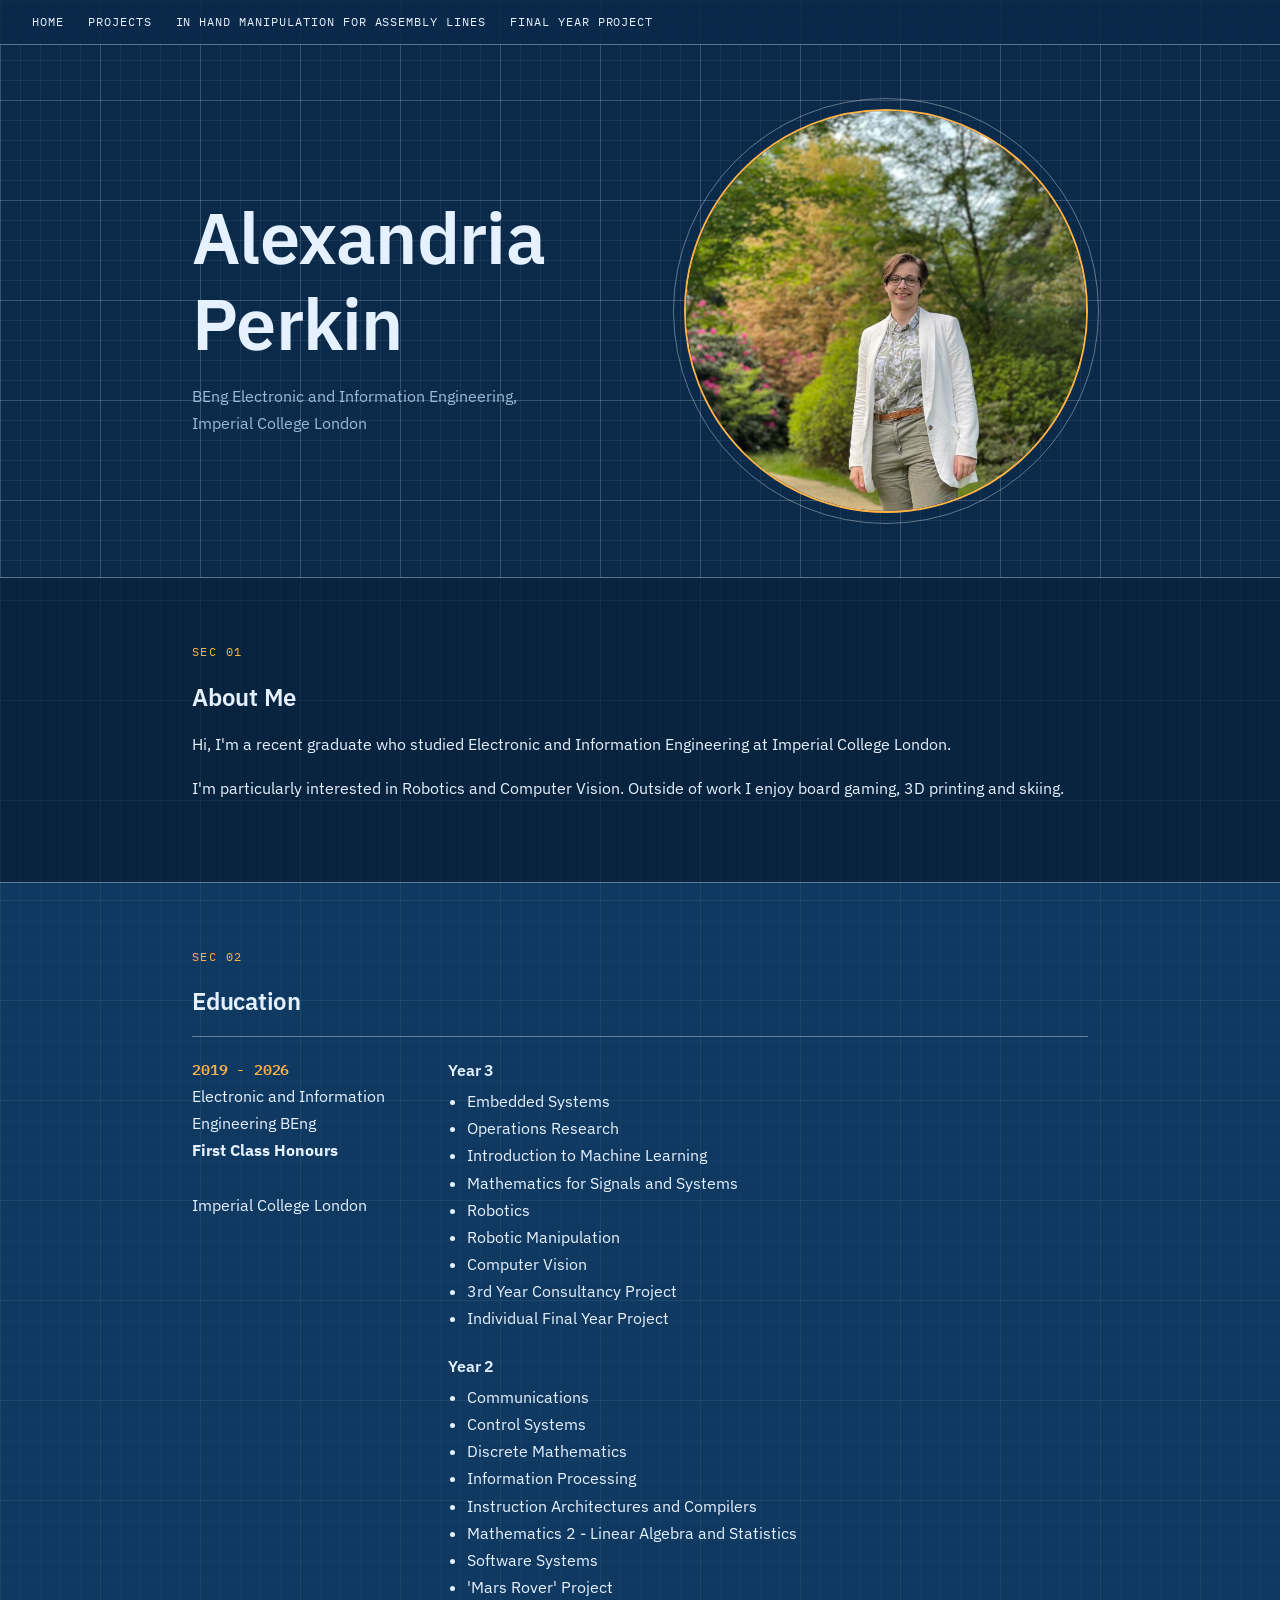
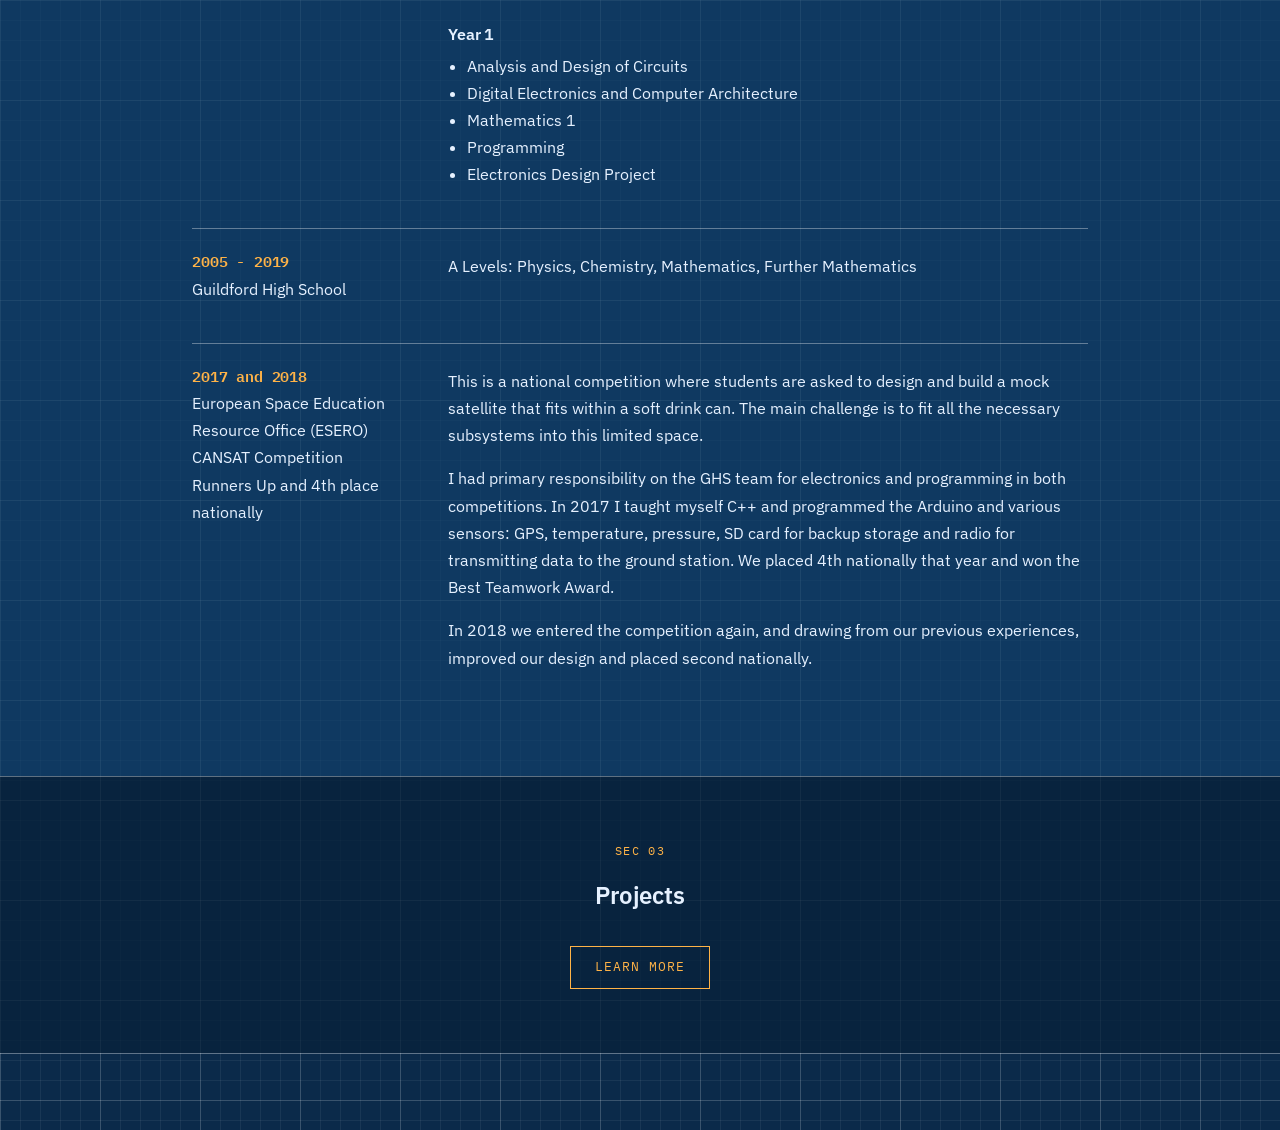
==== index.html @ 94481c14 "migrate" ====
<!DOCTYPE html>
<html lang="en-GB">
<head>
  <meta charset="utf-8">
  <meta name="viewport" content="width=device-width, initial-scale=1">
  <title>Home | Portfolio</title>
  <link href="https://fonts.googleapis.com/css2?family=IBM+Plex+Mono:wght@400;500&family=IBM+Plex+Sans:wght@400;600&display=swap" rel="stylesheet">

  <link rel="stylesheet" href="style.css">
</head>
<body>
  <nav>
    <a href="index.html">Home</a>
    <a href="projects.html">Projects</a>
    <a href="ihm.html">In Hand Manipulation for Assembly Lines</a>
    <a href="fyp.html">Final Year Project</a>
  </nav>

  <main class="full">
    <section class="band">
        <div class="wrap hero"> 
            <div class="hero-text">
                <span class="tag"></span>
                <h1>Alexandria Perkin</h1>
                <p>BEng Electronic and Information Engineering,<br> Imperial College London</p>
            </div>
            <img class="profile" src="images/alex.jpg">
        </div>
    </section>

    <section class="band band-dark">
        <div class="wrap">
            <span class="tag">Sec 01</span>
                <h1>About Me</h1>
                <p>Hi, I'm a recent graduate who studied Electronic and Information Engineering at Imperial College London.</p>
                <p>I'm particularly interested in Robotics and Computer Vision. Outside of work I enjoy board gaming, 3D printing and skiing.</p>
        </div>
    </section>

    <section class="band band-blue">
    <div class="wrap">
        <span class="tag">Sec 02</span>
                <h2>Education</h2>

                    <div class="edu-row">
                    <div>
                        <h3>2019 - 2026</h3>
                        <p>Electronic and Information Engineering BEng<br><strong>First Class Honours</strong> <br><br>Imperial College London</p>
                    </div>
                    <div>
                        <h4>Year 3</h4>
                        <ul>
                        <li>Embedded Systems</li>
                        <li>Operations Research</li>
                        <li>Introduction to Machine Learning</li>
                        <li>Mathematics for Signals and Systems</li>
                        <li>Robotics</li>
                        <li>Robotic Manipulation</li>
                        <li>Computer Vision</li>
                        <li>3rd Year Consultancy Project</li>
                        <li>Individual Final Year Project</li>
                        </ul>

                        <h4>Year 2</h4>
                        <ul>
                        <li>Communications</li>
                        <li>Control Systems</li>
                        <li>Discrete Mathematics</li>
                        <li>Information Processing</li>
                        <li>Instruction Architectures and Compilers</li>
                        <li>Mathematics 2 - Linear Algebra and Statistics</li>
                        <li>Software Systems</li>
                        <li>'Mars Rover' Project</li>
                        </ul>

                        <h4>Year 1</h4>
                        <ul>
                        <li>Analysis and Design of Circuits</li>
                        <li>Digital Electronics and Computer Architecture</li>
                        <li>Mathematics 1</li>
                        <li>Programming</li>
                        <li>Electronics Design Project</li>
                        </ul>
                    </div>
                    </div>

                    <div class="edu-row">
                    <div>
                        <h3>2005 - 2019</h3>
                        <p>Guildford High School</p>
                    </div>
                    <div>
                        <p>A Levels: Physics, Chemistry, Mathematics, Further Mathematics</p>
                    </div>
                    </div>

                    <div class="edu-row">
                    <div>
                        <h3>2017 and 2018</h3>
                        <p>European Space Education Resource Office (ESERO) CANSAT Competition<br>Runners Up and 4th place nationally</p>
                    </div>
                    <div>
                        <p>This is a national competition where students are asked to design and build a mock satellite that fits within a soft drink can. The main challenge is to fit all the necessary subsystems into this limited space.</p>
                        <p>I had primary responsibility on the GHS team for electronics and programming in both competitions. In 2017 I taught myself C++ and programmed the Arduino and various sensors: GPS, temperature, pressure, SD card for backup storage and radio for transmitting data to the ground station. We placed 4th nationally that year and won the Best Teamwork Award.</p>
                        <p>In 2018 we entered the competition again, and drawing from our previous experiences, improved our design and placed second nationally.</p>
                    </div>
                    </div>
        </div>
    </section>

    <section class="band band-dark band-center">
        <div class="wrap">
            <span class="tag">Sec 03</span>
            <h1>Projects</h1>
            <a class="button" href="projects.html">Learn More</a>
        </div>
    </section>


  </main>

  <footer>
    <p></p>
  </footer>
</body>
</html>
---- style.css ----
:root {
  --bg: #0b2a4a;
  --grid-minor: rgba(255, 255, 255, 0.06);
  --grid-major: rgba(255, 255, 255, 0.14);
  --line: rgba(255, 255, 255, 0.35);
  --text: #e6f1ff;
  --muted: #9db8d6;
  --accent: #ffb347;
}

body {
  margin: 0;
  font-family: "IBM Plex Sans", system-ui, sans-serif;
  line-height: 1.7;
  color: var(--text);
  background-color: var(--bg);
  background-image:
    linear-gradient(var(--grid-major) 1px, transparent 1px),
    linear-gradient(90deg, var(--grid-major) 1px, transparent 1px),
    linear-gradient(var(--grid-minor) 1px, transparent 1px),
    linear-gradient(90deg, var(--grid-minor) 1px, transparent 1px);
  background-size: 100px 100px, 100px 100px, 20px 20px, 20px 20px;
}

h1, h2, h3, h4 {
  font-weight: 600;
  line-height: 1.2;
  letter-spacing: -0.01em;
}


a {
  color: var(--accent);
}

.tag {
  display: block;
  font-family: "IBM Plex Mono", monospace;
  font-size: 0.75rem;
  letter-spacing: 0.12em;
  text-transform: uppercase;
  color: var(--accent);
}

.site-name,
nav,
footer {
  font-family: "IBM Plex Mono", monospace;
}

.site-name {
  display: block;
  padding: 1rem 2rem 0.25rem;
  font-size: 0.85rem;
  font-weight: 500;
  color: var(--text);
  text-decoration: none;
}

nav {
  position: sticky;
  top: 0;
  z-index: 10;
  display: flex;
  flex-wrap: wrap;
  gap: 1.5rem;
  padding: 0.75rem 2rem;
  border-bottom: 1px solid var(--line);
  background: rgba(11, 42, 74, 0.92);
  font-size: 0.75rem;
  text-transform: uppercase;
  letter-spacing: 0.08em;
}

nav a {
  color: var(--text);
  text-decoration: none;
}

nav a:hover {
  color: var(--accent);
}

main {
  max-width: 56rem;
  margin: 0 auto;
  padding: 3rem 1.5rem;
}

main > img,
video {
  display: block;
  max-width: 100%;
  height: auto;
  margin: 1.5rem 0;
  border: 1px solid var(--line);
}

footer {
  text-align: center;
  padding: 2rem 1rem;
  font-size: 0.75rem;
  color: var(--muted);
  border-top: 1px solid var(--line);
}

.project-grid {
  display: grid;
  grid-template-columns: repeat(3, 1fr);
  gap: 1.5rem;
  margin-top: 2rem;
}

.project {
  padding: 1.25rem;
  border: 1px solid var(--line);
  background: rgba(7, 32, 58, 0.75);
}

.project img {
  display: block;
  width: 8rem;
  height: 8rem;
  object-fit: cover;
  margin-bottom: 1rem;
  background: #ffffff;
  border: 1px solid var(--line);
}

.project h3 {
  margin: 0 0 0.5rem;
  font-size: 1.05rem;
}

.project p {
  margin: 0;
  font-size: 0.9rem;
  color: var(--muted);
}

.hero {
  display: flex;
  align-items: center;
  justify-content: space-between;
  gap: 2rem;
  padding: 6rem 0 18rem;
}

.hero h1 {
  margin: 0.5rem 0 1rem;
  font-size: clamp(2.5rem, 6vw, 4.5rem);
}

.hero-text p {
  max-width: 28rem;
  margin: 0;
  color: var(--muted);
}

/*prof image*/
.profile {
  flex-shrink: 0;
  width: 25rem;
  height: 25rem;
  object-fit: cover;
  border-radius: 50%;
  border: 2px solid var(--accent);
  outline: 1px solid var(--line);
  outline-offset: 10px;
}

@media (max-width: 40rem) {
  .hero {
    flex-direction: column-reverse;
    min-height: auto;
    text-align: center;
  }
}

/*alternating colours*/
main.full {
  max-width: none;
  padding: 0;
}

.band {
  padding: 4rem 0;
  border-top: 1px solid var(--line);
}

.band:first-child {
  border-top: 0;
}

.wrap {
  max-width: 56rem;
  margin: 0 auto;
  padding: 0 1.5rem;
}

/*home page background bands*/

.band-dark {
  background: rgba(7, 32, 58, 0.75);
}

.band-blue {
  background: rgba(18, 64, 107, 0.7);
}


.band-center {
  text-align: center;
}

.button {
  display: inline-block;
  margin-top: 1rem;
  padding: 0.6rem 1.5rem;
  border: 1px solid var(--accent);
  font-family: "IBM Plex Mono", monospace;
  font-size: 0.8rem;
  letter-spacing: 0.08em;
  text-transform: uppercase;
  text-decoration: none;
}

.button:hover {
  background: var(--accent);
  color: var(--bg);
}

/*two columns*/

.edu-row {
  display: grid;
  grid-template-columns: 14rem 1fr;
  gap: 2rem;
  padding: 1.5rem 0;
  border-top: 1px solid var(--line);
}

.edu-row h3 {
  margin: 0 0 0.25rem;
  font-family: "IBM Plex Mono", monospace;
  font-size: 0.95rem;
  color: var(--accent);
}

.edu-row h4 {
  margin: 0 0 0.5rem;
}

.edu-row h4:not(:first-child) {
  margin-top: 1.5rem;
}

.edu-row p,
.edu-row ul {
  margin: 0 0 1rem;
}

.edu-row ul {
  padding-left: 1.2rem;
}

@media (max-width: 40rem) {
  .edu-row {
    grid-template-columns: 1fr;
    gap: 0.5rem;
  }
}

.figure {
  display: block;
  max-width: 100%;
  height: auto;
  margin: 1.5rem 0;
  border: 1px solid var(--line);
}

/*ihm*/

.split {
  display: grid;
  grid-template-columns: 1fr 1fr;
  gap: 3rem;
  align-items: center;
}

.split figure {
  margin: 0;
}

.split img,
.split video {
  display: block;
  width: 100%;
  height: auto;
  margin: 0;
  border: 1px solid var(--line);
}

.caption {
  margin-top: 0.5rem;
  font-family: "IBM Plex Mono", monospace;
  font-size: 0.7rem;
  letter-spacing: 0.08em;
  text-transform: uppercase;
  color: var(--muted);
}

.band a {
  overflow-wrap: anywhere;
}

@media (max-width: 40rem) {
  .split {
    grid-template-columns: 1fr;
    gap: 1.5rem;
  }
}

.band-light {
  background: rgba(233, 237, 242, 0.88);
  color: #12306b;
}

.band-light .tag {
  color: #9a5500;
}

.band-flush {
  padding: 0;
}

.flush-split {
  display: grid;
  grid-template-columns: 1fr 1fr;
  position: relative;
}

.flush-text {
  display: flex;
  flex-direction: column;
  justify-content: center;
  padding: 4rem 3rem 4rem max(1.5rem, calc((100vw - 56rem) / 2 + 1.5rem));
}

.flush-split img {
  position: absolute;
  top: 0;
  right: 0;
  width: 50%;
  height: 100%;
  object-fit: contain;
  object-position: center bottom;
  mix-blend-mode: multiply;
  border: 0;
}

@media (max-width: 40rem) {
  .flush-split {
    grid-template-columns: 1fr;
  }

  .flush-text {
    padding: 3rem 1.5rem;
  }

    .flush-split img {
    position: static;
    width: 100%;
    height: auto;
  }
}

@media (min-width: 41rem) {
  .split-video {
    max-width: 76rem;
    grid-template-columns: 2fr 1fr;
  }
}
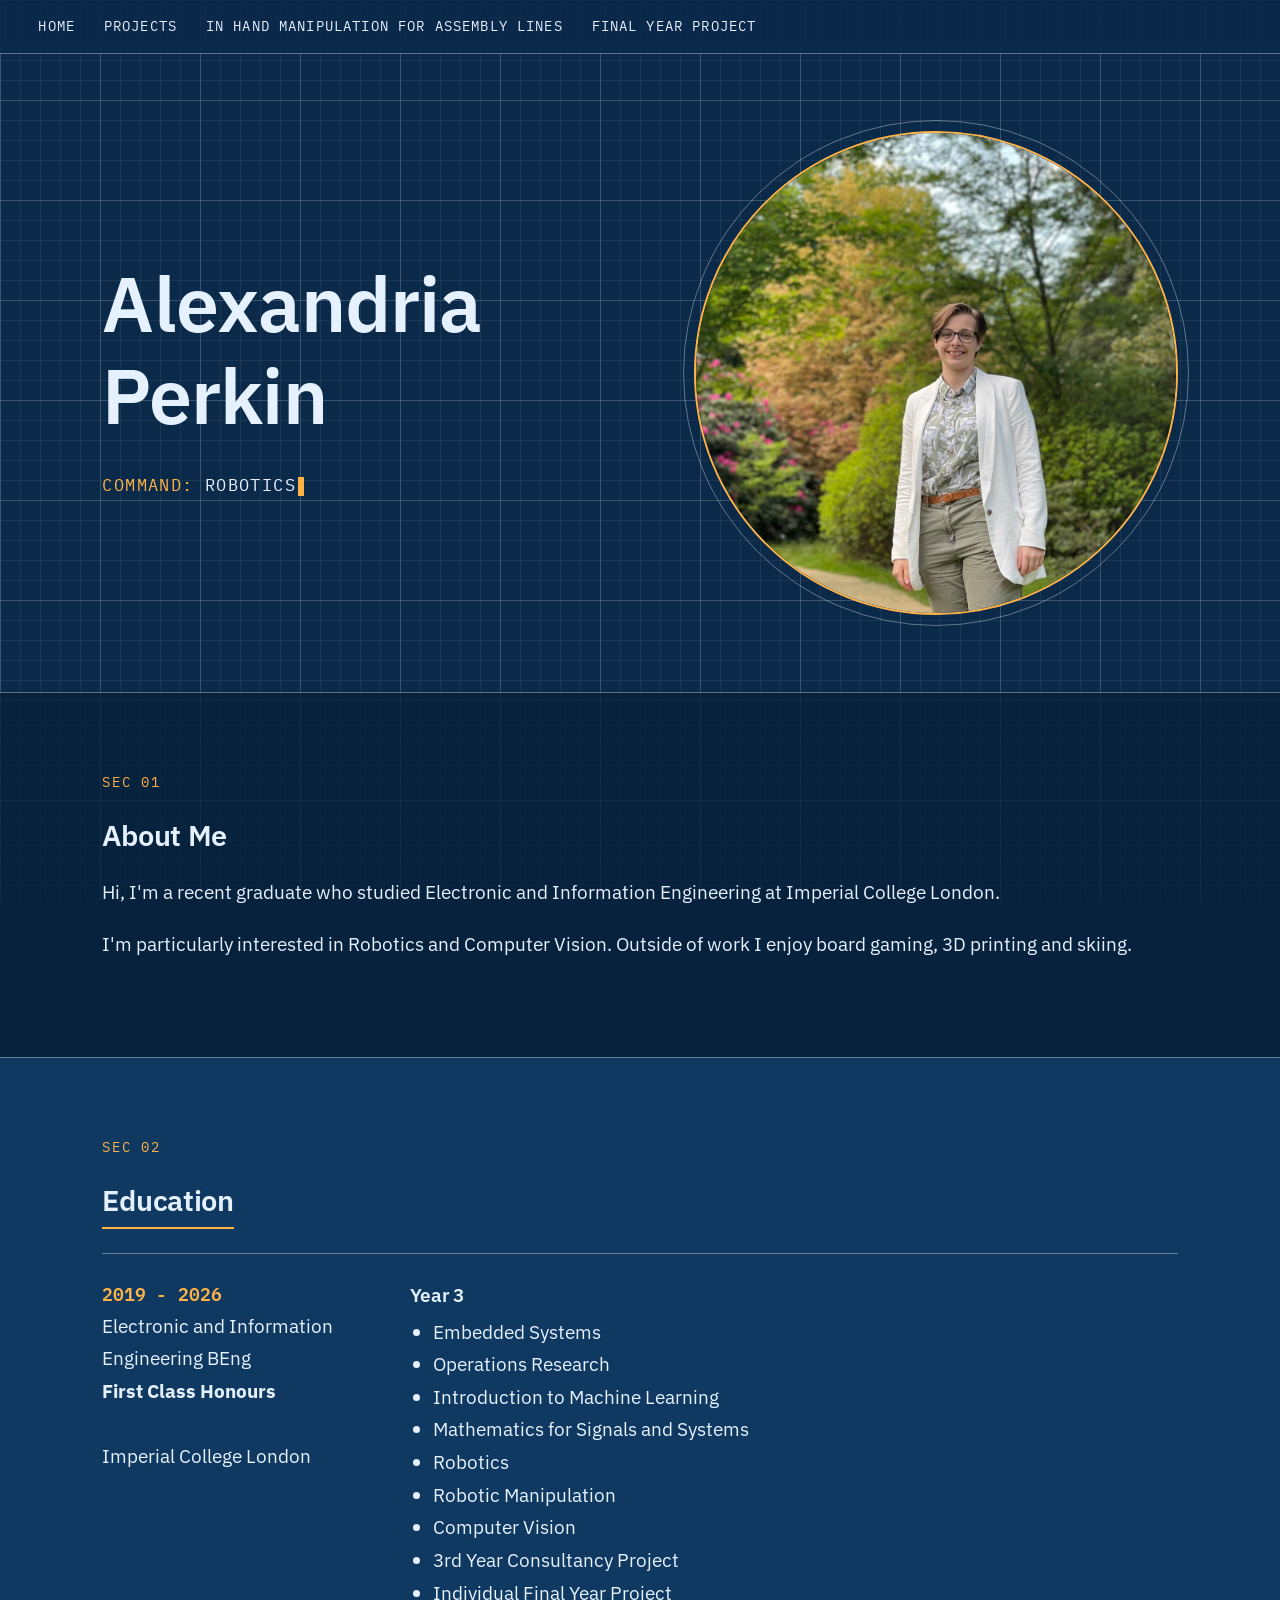
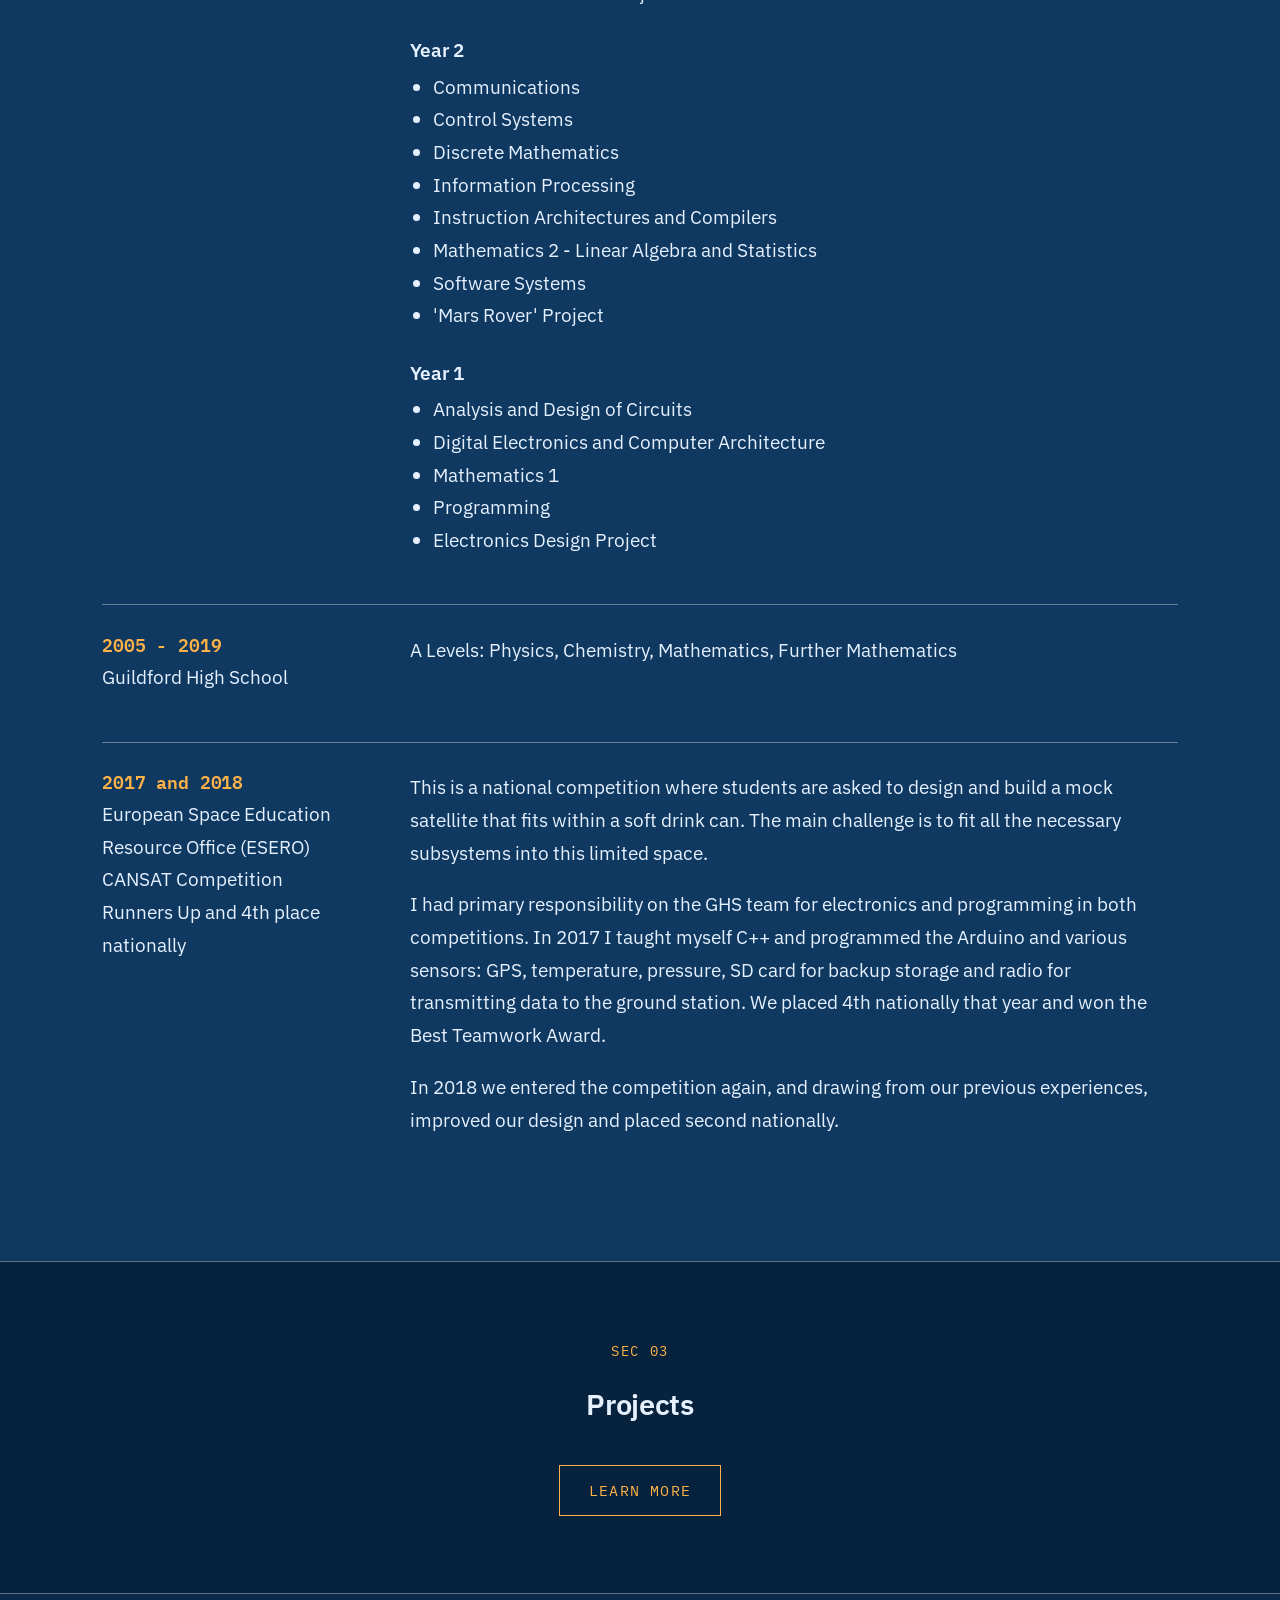
==== commit 2b9e7165: "added fyp page" ====
--- a/index.html
+++ b/index.html
@@ -7,6 +7,7 @@
   <link href="https://fonts.googleapis.com/css2?family=IBM+Plex+Mono:wght@400;500&family=IBM+Plex+Sans:wght@400;600&display=swap" rel="stylesheet">
 
   <link rel="stylesheet" href="style.css">
+  <script src="script.js" defer></script>
 </head>
 <body>
   <nav>
@@ -22,7 +23,7 @@
             <div class="hero-text">
                 <span class="tag"></span>
                 <h1>Alexandria Perkin</h1>
-                <p>BEng Electronic and Information Engineering,<br> Imperial College London</p>
+                <p class="command" aria-hidden="true"><span class="prompt">COMMAND:</span> <span id="typed"></span><span class="cursor"></span></p>
             </div>
             <img class="profile" src="images/alex.jpg">
         </div>
--- a/style.css
+++ b/style.css
@@ -6,6 +6,10 @@
   --text: #e6f1ff;
   --muted: #9db8d6;
   --accent: #ffb347;
+}
+
+html {
+  font-size: 120%;
 }
 
 body {
@@ -380,4 +384,271 @@
     max-width: 76rem;
     grid-template-columns: 2fr 1fr;
   }
+}
+
+/*cursor anim*/
+
+@media (hover: hover) and (pointer: fine) {
+  body {
+    background-attachment: fixed;
+  }
+
+  body::before {
+    content: "";
+    position: fixed;
+    inset: 0;
+    z-index: -1;
+    pointer-events: none;
+    background-image:
+      linear-gradient(rgba(160, 210, 255, 0.4) 1px, transparent 1px),
+      linear-gradient(90deg, rgba(160, 210, 255, 0.5) 1px, transparent 1px),
+      linear-gradient(rgba(160, 210, 255, 0.2) 1px, transparent 1px),
+      linear-gradient(90deg, rgba(160, 210, 255, 0.3) 1px, transparent 1px);
+    background-size: 100px 100px, 100px 100px, 20px 20px, 20px 20px;
+    -webkit-mask-image: radial-gradient(circle 220px at var(--mx, -999px) var(--my, -999px), #000, transparent);
+    mask-image: radial-gradient(circle 220px at var(--mx, -999px) var(--my, -999px), #000, transparent);
+  }
+}
+
+.reveal {
+  opacity: 0;
+  transform: translateY(1.5rem);
+  transition: opacity 0.7s ease, transform 0.7s ease;
+}
+
+.reveal.in {
+  opacity: 1;
+  transform: none;
+}
+
+.band h2 {
+  width: fit-content;
+}
+
+.band h2::after {
+  content: "";
+  display: block;
+  width: 100%;
+  height: 2px;
+  margin-top: 0.5rem;
+  background: var(--accent);
+  transform-origin: left;
+  transition: transform 0.8s ease 0.2s;
+}
+
+.band-center h2 {
+  margin-left: auto;
+  margin-right: auto;
+}
+
+.band-center h2::after {
+  transform-origin: center;
+}
+
+.line::after {
+  transform: scaleX(0);
+}
+
+.line.drawn::after {
+  transform: scaleX(1);
+}
+
+@media (prefers-reduced-motion: reduce) {
+  .reveal,
+  .band h2::after {
+    opacity: 1;
+    transform: none;
+    transition: none;
+  }
+}
+
+/*hero anim*/
+
+.hero-text .command {
+  margin-top: 1.5rem;
+  min-height: 1.7em;
+  font-family: "IBM Plex Mono", monospace;
+  font-size: 0.9rem;
+  letter-spacing: 0.08em;
+  text-transform: uppercase;
+  color: var(--text);
+}
+
+.prompt {
+  color: var(--accent);
+}
+
+.cursor {
+  display: inline-block;
+  width: 0.6ch;
+  height: 1.1em;
+  margin-left: 2px;
+  vertical-align: text-bottom;
+  background: var(--accent);
+  animation: blink 1s steps(1) infinite;
+}
+
+@keyframes blink {
+  50% { opacity: 0; }
+}
+
+@media (prefers-reduced-motion: reduce) {
+  .cursor { animation: none; }
+}
+
+/*wide projects*/
+
+main.wide {
+  max-width: 80rem;
+}
+
+.project {
+  display: grid;
+  grid-template-columns: 6rem 1fr;
+  column-gap: 1.25rem;
+  align-items: start;
+  padding: 1rem 1.25rem;
+  text-align: left;
+}
+
+.project img {
+  grid-row: 1 / span 2;
+  width: 6rem;
+  height: 6rem;
+  margin: 0;
+}
+
+/*fyp*/
+
+.drawing {
+  max-width: 36rem;
+  margin: 2rem 0;
+  border: 1px solid var(--line);
+}
+
+.drawing img {
+  display: block;
+  box-sizing: border-box;
+  width: 100%;
+  height: auto;
+  padding: 1.5rem;
+  filter: invert(1);
+}
+
+.title-block {
+  display: grid;
+  grid-template-columns: 2fr 1fr 1fr;
+  border-top: 1px solid var(--line);
+  font-family: "IBM Plex Mono", monospace;
+  font-size: 0.7rem;
+  letter-spacing: 0.08em;
+  text-transform: uppercase;
+  color: var(--muted);
+}
+
+.title-block span {
+  padding: 0.5rem 0.75rem;
+  border-right: 1px solid var(--line);
+}
+
+.title-block span:last-child {
+  border-right: 0;
+}
+
+@media (min-width: 41rem) {
+  .split-media {
+    max-width: 76rem;
+    grid-template-columns: 3fr 2fr;
+  }
+}
+
+.split-media img {
+  border: 0;
+}
+
+.topic-row {
+  display: grid;
+  grid-template-columns: 12rem 1fr;
+  gap: 2rem;
+  align-items: start;
+  margin-top: 1.5rem;
+}
+
+.topic-row img {
+  display: block;
+  width: 100%;
+  aspect-ratio: 4 / 3;
+  object-fit: cover;
+  border: 1px solid var(--line);
+}
+
+.topic-row h3 {
+  margin-top: 0;
+}
+
+@media (max-width: 40rem) {
+  .topic-row {
+    grid-template-columns: 1fr;
+    gap: 1rem;
+  }
+
+  .topic-row img {
+    max-width: 14rem;
+  }
+}
+
+.detect-img
+{
+  display: block;
+  width: 150%;
+  height: 150%;
+  aspect-ratio: 4 / 3;
+  object-fit: cover;
+  border: 1px solid var(--line);
+}
+
+.frame {
+  position: relative;
+  border: 2px solid var(--line);
+}
+
+.frame .figure {
+  display: block;
+  width: 100%;
+  margin: 0;
+  border: 0;
+}
+
+.frame::before {
+  content: "";
+  position: absolute;
+  inset: -1px;
+  pointer-events: none;
+  background:
+    linear-gradient(var(--accent), var(--accent)) top left / 1rem 2px,
+    linear-gradient(var(--accent), var(--accent)) top left / 2px 1rem,
+    linear-gradient(var(--accent), var(--accent)) top right / 1rem 2px,
+    linear-gradient(var(--accent), var(--accent)) top right / 2px 1rem,
+    linear-gradient(var(--accent), var(--accent)) bottom left / 1rem 2px,
+    linear-gradient(var(--accent), var(--accent)) bottom left / 2px 1rem,
+    linear-gradient(var(--accent), var(--accent)) bottom right / 1rem 2px,
+    linear-gradient(var(--accent), var(--accent)) bottom right / 2px 1rem;
+  background-repeat: no-repeat;
+}
+
+.wrap.wide {
+  max-width: 76rem;
+}
+
+@media (min-width: 41rem) {
+  .topic-row {
+    grid-template-columns: 22rem 1fr;
+    gap: 2.5rem;
+  }
+}
+
+.topic-row img {
+  height: auto;
+  aspect-ratio: auto;
+  object-fit: contain;
 }
